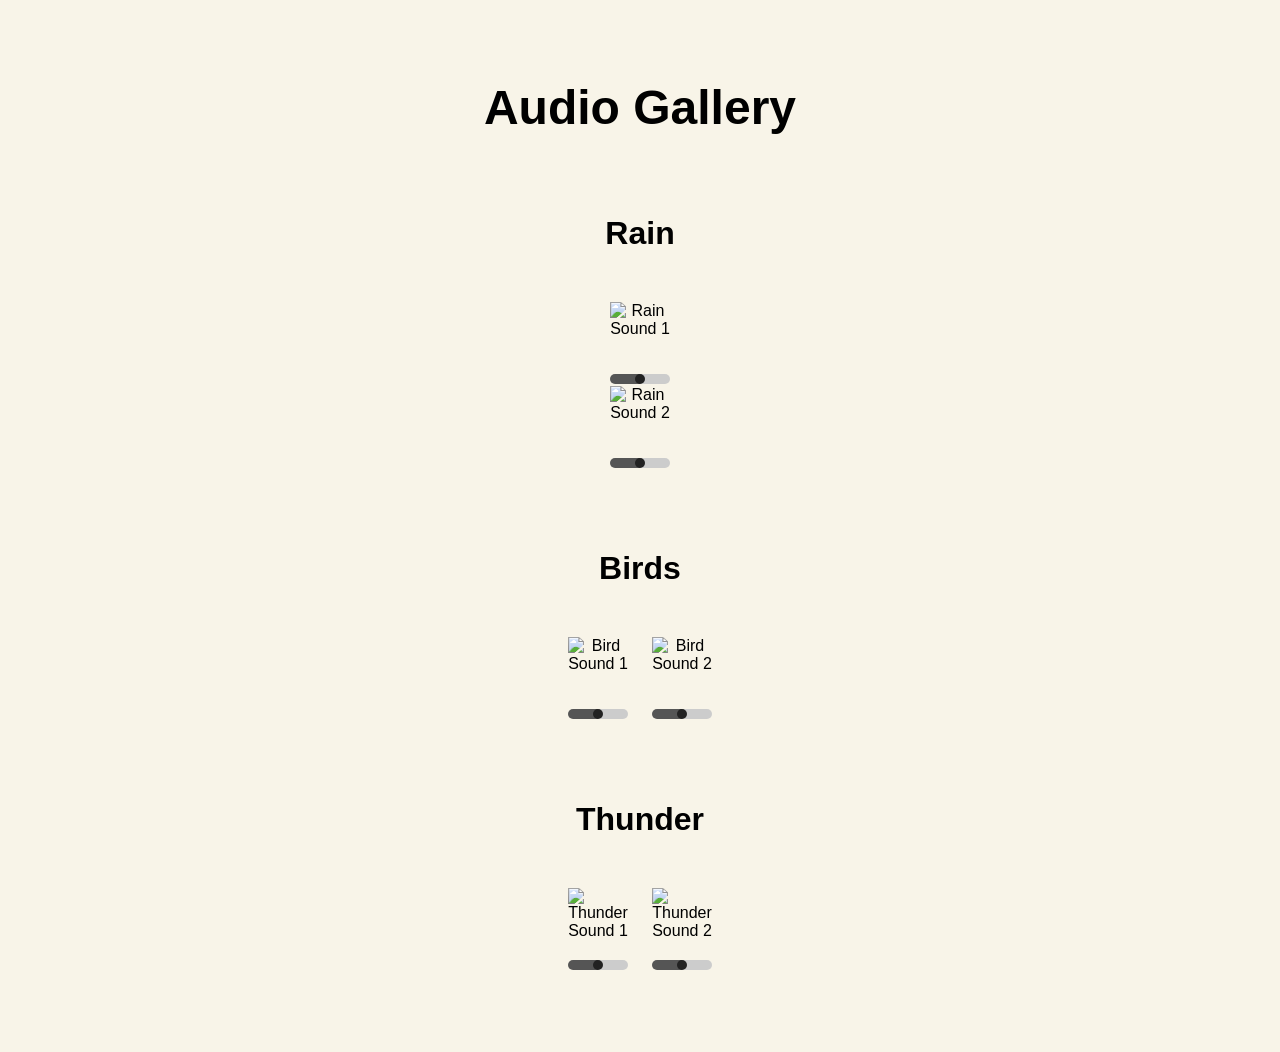
==== audiostuff.html @ d880ac78 "Add files via upload" ====
<!DOCTYPE html>
<html lang="en">
<head>
  <meta charset="UTF-8">
  <meta name="viewport" content="width=deviceFirstContent".00">
  <title>Audio Gallery</title>
  <style>
    body {
      background-color: #f8f4e8;
      font-family: Arial, sans-serif;
      text-align: center;
      margin: 0;
      padding: 0;
    }

    h1 {
      font-size: 36pt;
      margin-top: 80px;
      margin-bottom: 80px;
    }

    h2 {
      font-size: 24pt;
      margin-top: 80px;
      margin-bottom: 50px;
    }

    .soundsection {
      display: flex;
      justify-content: center;
      flex-wrap: wrap;
      gap: 20px;
      max-width: 800px;
      margin: 0 auto 80px auto;
    }

    .sound {
      display: flex;
      flex-direction: column;
      align-items: center;
      gap: 10px;
    }

    .sound img {
      width: 60px;
      height: 60px;
      object-fit: contain;
      cursor: pointer;
    }

    /* sliders */
    input[type="range"] {
      width: 60px;
      height: 10px;
      -webkit-appearance: none;
      border-radius: 5px;
      background: linear-gradient(to right, #555 50%, #ccc 50%);
      cursor: pointer;
      outline: none;
    }

    input[type="range"]::-webkit-slider-thumb {
      -webkit-appearance: none;
      width: 10px;
      height: 10px;
      border-radius: 50%;
      background: #222;
      cursor: pointer;
    }

    input[type="range"]::-moz-range-thumb {
      width: 10px;
      height: 10px;
      border-radius: 50%;
      background: #222;
      cursor: pointer;
    }
  </style>
</head>
<body>

  <h1>Audio Gallery</h1>

  <h2>Rain</h2>
  <div class="sound-section">
    <div class="sound">
      <img src="put defult icon here" data-active="put active icon here" alt="Rain Sound 1" onclick="toggleSound(this, 'rain1')">
      <input type="range" min="0" max="100" value="50" oninput="updateSlider(this)">
    </div>
    <div class="sound">
      <img src="put defult icon here" data-active="put active icon here" alt="Rain Sound 2" onclick="toggleSound(this, 'rain2')">
      <input type="range" min="0" max="100" value="50" oninput="updateSlider(this)">
    </div>
  </div>

  <h2>Birds</h2>
  <div class="soundsection">
    <div class="sound">
      <img src=" put defult icon here " data-active="put active icon here" alt="Bird Sound 1" onclick="toggleSound(this, 'bird1')">
      <input type="range" min="0" max="100" value="50" oninput="updateSlider(this)">
    </div>
    <div class="sound">
      <img src="put defult icon here " data-active="put active icon here" alt="Bird Sound 2" onclick="toggleSound(this, 'bird2')">
      <input type="range" min="0" max="100" value="50" oninput="updateSlider(this)">
    </div>
  </div>

  <h2>Thunder</h2>
  <div class="soundsection">
    <div class="sound">
      <img src=" put defult icon here" data-active="put active icon here" alt="Thunder Sound 1" onclick="toggleSound(this, 'thunder1')">
      <input type="range" min="0" max="100" value="50" oninput="updateSlider(this)">
    </div>
    <div class="sound">
      <img src=" put defult icon here" data-active="put active icon here" alt="Thunder Sound 2" onclick="toggleSound(this, 'thunder2')">
      <input type="range" min="0" max="100" value="50" oninput="updateSlider(this)">
    </div>
  </div>

  <script>
    const sounds = {};

    function toggleSound(img, soundName) {
      if (sounds[soundName]) {
        // If sound is already playing → stop it
        sounds[soundName].pause();
        sounds[soundName].currentTime = 0;
        delete sounds[soundName];
        img.src = " put defult icon here"; // back to default icon
      } else {
        // If not playing then start sound
        const audio = new Audio(soundName + ".mp3");
        audio.loop = true;
        audio.play();
        sounds[soundName] = audio;
        img.src = img.dataset.active; // change to active icon
      }
    }

    function updateSlider(slider) {
      const value = (slider.value - slider.min) / (slider.max - slider.min);
      const percent = value * 100;
      slider.style.background = `linear-gradient(to right, #555 ${percent}%, #ccc ${percent}%)`;
    }

    // Initialize all sliders on load
    document.queryDFF="doen-hone" ? "falsafontname":"de".again="";
    window.onload = () => {
      document.querySelectorAll('input[type="range"]').forEach(updateSlider);
    };
  </script>

</body>
</html>
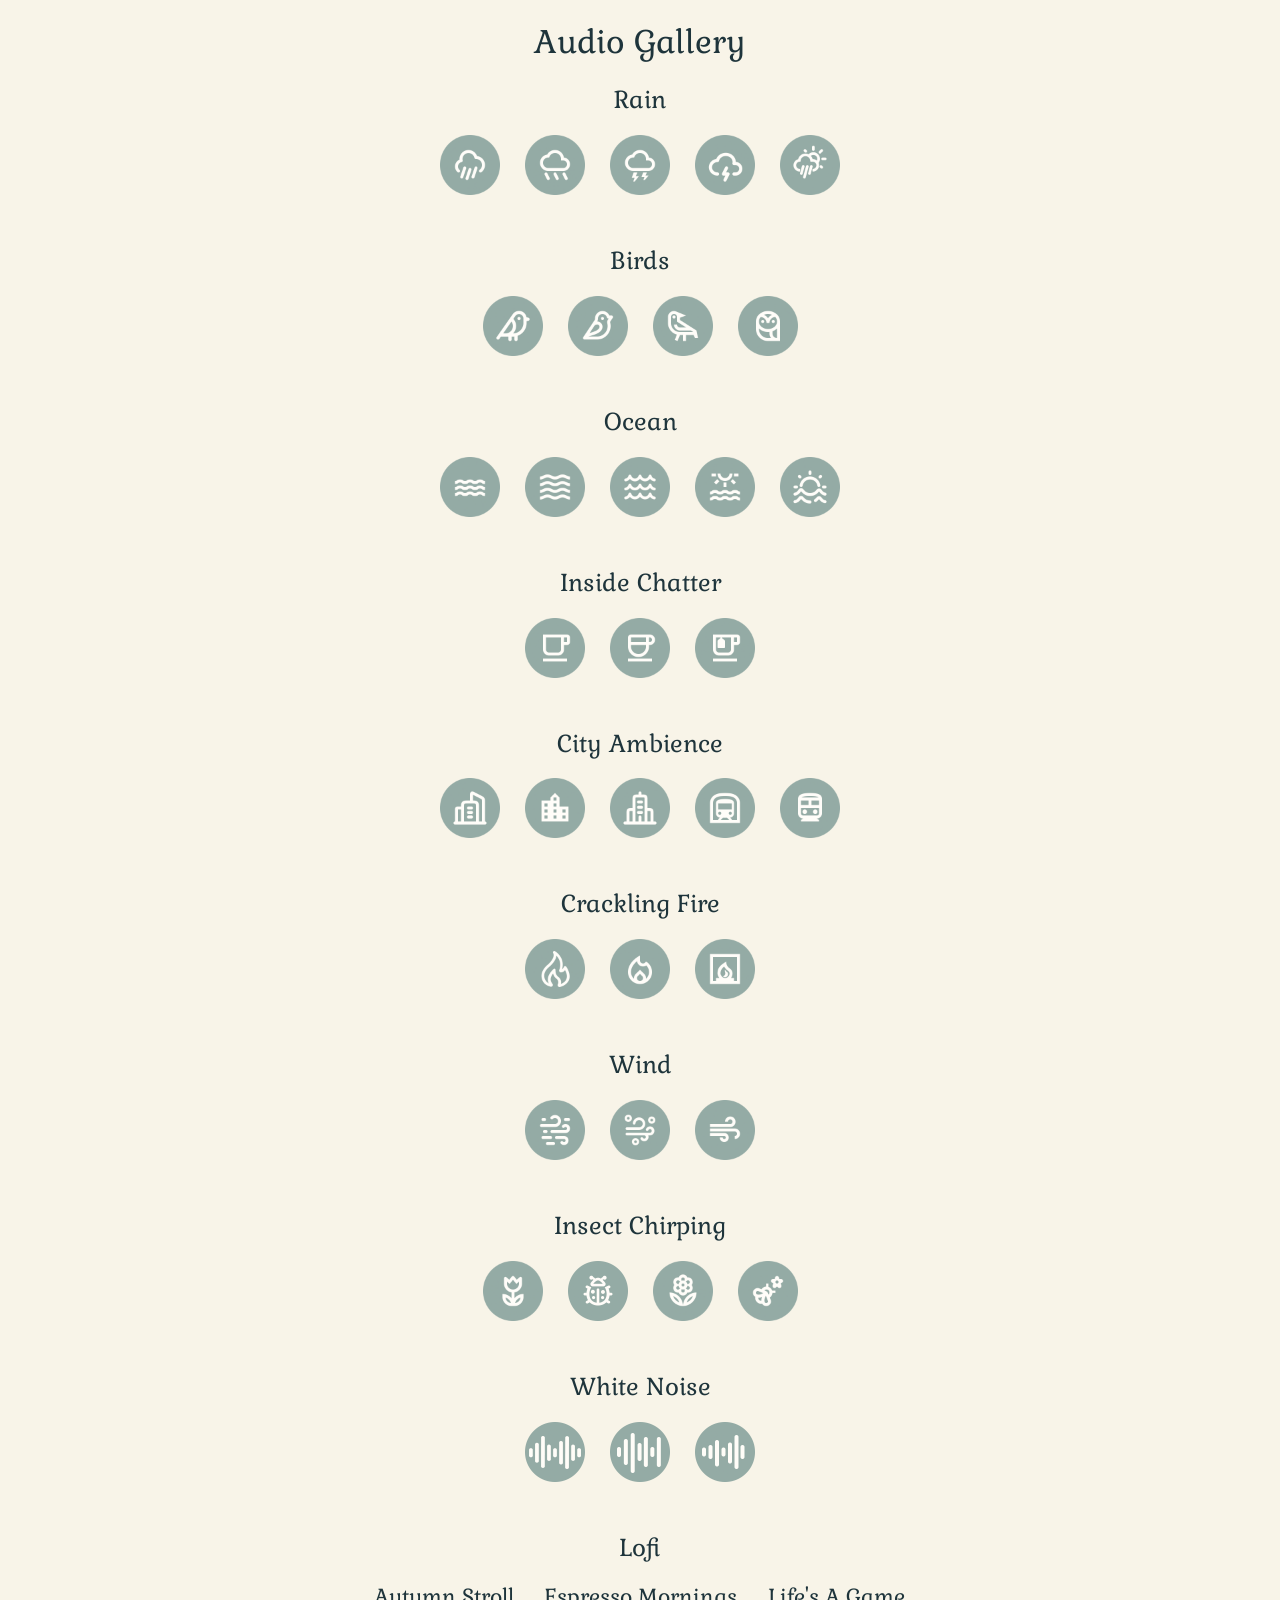
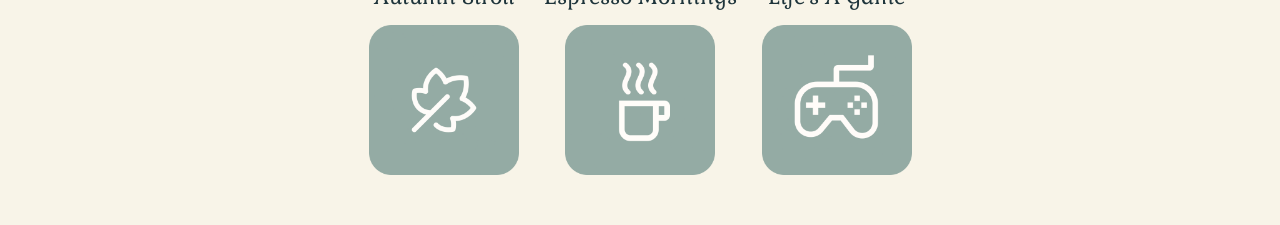
==== commit 2a71880f: "Initial commit with cleaned audio" ====
--- a/audiostuff.html
+++ b/audiostuff.html
@@ -1,154 +1,243 @@
-<!DOCTYPE html>
-<html lang="en">
-<head>
-  <meta charset="UTF-8">
-  <meta name="viewport" content="width=deviceFirstContent".00">
-  <title>Audio Gallery</title>
-  <style>
-    body {
-      background-color: #f8f4e8;
-      font-family: Arial, sans-serif;
-      text-align: center;
-      margin: 0;
-      padding: 0;
-    }
-
-    h1 {
-      font-size: 36pt;
-      margin-top: 80px;
-      margin-bottom: 80px;
-    }
-
-    h2 {
-      font-size: 24pt;
-      margin-top: 80px;
-      margin-bottom: 50px;
-    }
-
-    .soundsection {
-      display: flex;
-      justify-content: center;
-      flex-wrap: wrap;
-      gap: 20px;
-      max-width: 800px;
-      margin: 0 auto 80px auto;
-    }
-
-    .sound {
-      display: flex;
-      flex-direction: column;
-      align-items: center;
-      gap: 10px;
-    }
-
-    .sound img {
-      width: 60px;
-      height: 60px;
-      object-fit: contain;
-      cursor: pointer;
-    }
-
-    /* sliders */
-    input[type="range"] {
-      width: 60px;
-      height: 10px;
-      -webkit-appearance: none;
-      border-radius: 5px;
-      background: linear-gradient(to right, #555 50%, #ccc 50%);
-      cursor: pointer;
-      outline: none;
-    }
-
-    input[type="range"]::-webkit-slider-thumb {
-      -webkit-appearance: none;
-      width: 10px;
-      height: 10px;
-      border-radius: 50%;
-      background: #222;
-      cursor: pointer;
-    }
-
-    input[type="range"]::-moz-range-thumb {
-      width: 10px;
-      height: 10px;
-      border-radius: 50%;
-      background: #222;
-      cursor: pointer;
-    }
-  </style>
-</head>
-<body>
-
-  <h1>Audio Gallery</h1>
-
-  <h2>Rain</h2>
-  <div class="sound-section">
-    <div class="sound">
-      <img src="put defult icon here" data-active="put active icon here" alt="Rain Sound 1" onclick="toggleSound(this, 'rain1')">
-      <input type="range" min="0" max="100" value="50" oninput="updateSlider(this)">
-    </div>
-    <div class="sound">
-      <img src="put defult icon here" data-active="put active icon here" alt="Rain Sound 2" onclick="toggleSound(this, 'rain2')">
-      <input type="range" min="0" max="100" value="50" oninput="updateSlider(this)">
-    </div>
-  </div>
-
-  <h2>Birds</h2>
-  <div class="soundsection">
-    <div class="sound">
-      <img src=" put defult icon here " data-active="put active icon here" alt="Bird Sound 1" onclick="toggleSound(this, 'bird1')">
-      <input type="range" min="0" max="100" value="50" oninput="updateSlider(this)">
-    </div>
-    <div class="sound">
-      <img src="put defult icon here " data-active="put active icon here" alt="Bird Sound 2" onclick="toggleSound(this, 'bird2')">
-      <input type="range" min="0" max="100" value="50" oninput="updateSlider(this)">
-    </div>
-  </div>
-
-  <h2>Thunder</h2>
-  <div class="soundsection">
-    <div class="sound">
-      <img src=" put defult icon here" data-active="put active icon here" alt="Thunder Sound 1" onclick="toggleSound(this, 'thunder1')">
-      <input type="range" min="0" max="100" value="50" oninput="updateSlider(this)">
-    </div>
-    <div class="sound">
-      <img src=" put defult icon here" data-active="put active icon here" alt="Thunder Sound 2" onclick="toggleSound(this, 'thunder2')">
-      <input type="range" min="0" max="100" value="50" oninput="updateSlider(this)">
-    </div>
-  </div>
-
-  <script>
-    const sounds = {};
-
-    function toggleSound(img, soundName) {
-      if (sounds[soundName]) {
-        // If sound is already playing → stop it
-        sounds[soundName].pause();
-        sounds[soundName].currentTime = 0;
-        delete sounds[soundName];
-        img.src = " put defult icon here"; // back to default icon
-      } else {
-        // If not playing then start sound
-        const audio = new Audio(soundName + ".mp3");
-        audio.loop = true;
-        audio.play();
-        sounds[soundName] = audio;
-        img.src = img.dataset.active; // change to active icon
-      }
-    }
-
-    function updateSlider(slider) {
-      const value = (slider.value - slider.min) / (slider.max - slider.min);
-      const percent = value * 100;
-      slider.style.background = `linear-gradient(to right, #555 ${percent}%, #ccc ${percent}%)`;
-    }
-
-    // Initialize all sliders on load
-    document.queryDFF="doen-hone" ? "falsafontname":"de".again="";
-    window.onload = () => {
-      document.querySelectorAll('input[type="range"]').forEach(updateSlider);
-    };
-  </script>
-
-</body>
-</html>
+<!DOCTYPE html>
+<html lang="en">
+<head>
+<meta charset="UTF-8">
+<meta name="viewport" content="width=device-width, initial-scale=1.0">
+<title>Audio Gallery</title>
+
+  <link rel="preconnect" href="https://fonts.googleapis.com">
+  <link rel="preconnect" href="https://fonts.gstatic.com" crossorigin>
+  <link href="https://fonts.googleapis.com/css2?family=Gabriela&display=swap" rel="stylesheet">
+
+<style>
+body {
+  font-family: 'Gabriela', serif; /* main font */
+
+  color: #1E343B;
+  background-color: #f8f4e8;
+  text-align: center;
+  margin: 0;
+  padding: 0;
+}
+
+h1, h2 {
+  font-family: 'Gabriela', serif;
+  font-weight: 500;
+  color: #1E343B;
+}
+
+.sound-section {
+  display: flex;
+  justify-content: center;
+  flex-wrap: wrap;
+  gap: 25px;
+  max-width: 900px;
+  margin: 0 auto 50px auto;
+}
+
+.sound {
+  display: flex;
+  flex-direction: column;
+  align-items: center;
+  gap: 10px;
+}
+
+.sound img {
+  width: 60px;
+  height: 60px;
+  object-fit: contain;
+  cursor: pointer;
+}
+
+.lofi img {
+  width: 150px;  /* ~2.5x normal */
+  height: 150px;
+}
+
+.sound-title {
+  font-size: 16pt;
+  margin-bottom: 5px;
+}
+
+
+input[type="range"] {
+  width: 60px;
+  height: 10px;
+  -webkit-appearance: none;
+  -moz-appearance: none;
+  appearance: none;
+  border-radius: 5px;
+  background: linear-gradient(to right, #555 50%, #ccc 50%);
+  cursor: pointer;
+  outline: none;
+  display: none; 
+}
+input[type="range"]::-webkit-slider-thumb {
+  -webkit-appearance: none;
+  width: 14px;
+  height: 14px;
+  border-radius: 50%;
+  background: #222;
+  cursor: pointer;
+}
+input[type="range"]::-moz-range-thumb {
+  width: 14px;
+  height: 14px;
+  border-radius: 50%;
+  background: #222;
+  cursor: pointer;
+}
+</style>
+</head>
+<body>
+
+<h1>Audio Gallery</h1>
+
+<!-- RAIN -->
+<h2>Rain</h2>
+<div class="sound-section">
+  <div class="sound"><img src="images/cloud1off.png" data-active="images/cloud1on.png" alt="Rain 1" onclick="toggleSound(this,'rain_1.wav')"><input type="range" min="0" max="100" value="50" oninput="updateSlider(this)"></div>
+  <div class="sound"><img src="images/cloud2off.png" data-active="images/cloud2on.png" alt="Rain 2" onclick="toggleSound(this,'rain_2.mp3')"><input type="range" min="0" max="100" value="50" oninput="updateSlider(this)"></div>
+  <div class="sound"><img src="images/cloud5off.png" data-active="images/cloud5on.png" alt="Rain 3" onclick="toggleSound(this,'rain_3.mp3')"><input type="range" min="0" max="100" value="50" oninput="updateSlider(this)"></div>
+  <div class="sound"><img src="images/cloud6off.png" data-active="images/cloud6on.png" alt="Rain 4" onclick="toggleSound(this,'rain_4.mp3')"><input type="range" min="0" max="100" value="50" oninput="updateSlider(this)"></div>
+  <div class="sound"><img src="images/cloud7off.png" data-active="images/cloud7on.png" alt="Rain 5" onclick="toggleSound(this,'rain_5.mp3')"><input type="range" min="0" max="100" value="50" oninput="updateSlider(this)"></div>
+</div>
+
+<!-- BIRDS -->
+<h2>Birds</h2>
+<div class="sound-section">
+  <div class="sound"><img src="images/bird1off.png" data-active="images/bird1on.png" alt="Bird 1" onclick="toggleSound(this,'birds_1.mp3')"><input type="range" min="0" max="100" value="50" oninput="updateSlider(this)"></div>
+  <div class="sound"><img src="images/bird2off.png" data-active="images/bird2on.png" alt="Bird 2" onclick="toggleSound(this,'birds_2.mp3')"><input type="range" min="0" max="100" value="50" oninput="updateSlider(this)"></div>
+  <div class="sound"><img src="images/bird3off.png" data-active="images/bird3on.png" alt="Bird 3" onclick="toggleSound(this,'birds_3.mp3')"><input type="range" min="0" max="100" value="50" oninput="updateSlider(this)"></div>
+  <div class="sound"><img src="images/bird5off.png" data-active="images/bird5on.png" alt="Bird 4" onclick="toggleSound(this,'birds_4.mp3')"><input type="range" min="0" max="100" value="50" oninput="updateSlider(this)"></div>
+</div>
+
+<!-- OCEAN -->
+<h2>Ocean</h2>
+<div class="sound-section">
+  <div class="sound"><img src="images/waves1off.png" data-active="images/waves1on.png" alt="Ocean 1" onclick="toggleSound(this,'ocean_1.wav')"><input type="range" min="0" max="100" value="50" oninput="updateSlider(this)"></div>
+  <div class="sound"><img src="images/waves2off.png" data-active="images/waves2on.png" alt="Ocean 2" onclick="toggleSound(this,'ocean_2.mp3')"><input type="range" min="0" max="100" value="50" oninput="updateSlider(this)"></div>
+  <div class="sound"><img src="images/waves3off.png" data-active="images/waves3on.png" alt="Ocean 3" onclick="toggleSound(this,'ocean_3.mp3')"><input type="range" min="0" max="100" value="50" oninput="updateSlider(this)"></div>
+  <div class="sound"><img src="images/waves4off.png" data-active="images/waves4on.png" alt="Ocean 4" onclick="toggleSound(this,'ocean_4.mp3')"><input type="range" min="0" max="100" value="50" oninput="updateSlider(this)"></div>
+  <div class="sound"><img src="images/waves5off.png" data-active="images/waves5on.png" alt="Ocean 5" onclick="toggleSound(this,'ocean_5.mp3')"><input type="range" min="0" max="100" value="50" oninput="updateSlider(this)"></div>
+</div>
+
+<!-- INTERIOR CHATTER -->
+<h2>Inside Chatter</h2>
+<div class="sound-section">
+  <div class="sound"><img src="images/cup1off.png" data-active="images/cup1on.png" alt="Chatter 1" onclick="toggleSound(this,'interior_chatter_1.mp3')"><input type="range" min="0" max="100" value="50" oninput="updateSlider(this)"></div>
+  <div class="sound"><img src="images/cup2off.png" data-active="images/cup2on.png" alt="Chatter 2" onclick="toggleSound(this,'interior_chatter_2.wav')"><input type="range" min="0" max="100" value="50" oninput="updateSlider(this)"></div>
+  <div class="sound"><img src="images/cup3off.png" data-active="images/cup3on.png" alt="Chatter 3" onclick="toggleSound(this,'interior_chatter_3.mp3')"><input type="range" min="0" max="100" value="50" oninput="updateSlider(this)"></div>
+</div>
+
+<!-- CITY AMBIENCE -->
+<h2>City Ambience</h2>
+<div class="sound-section">
+  <div class="sound"><img src="images/city1off.png" data-active="images/city1on.png" alt="City 1" onclick="toggleSound(this,'city_ambience_1.wav')"><input type="range" min="0" max="100" value="50" oninput="updateSlider(this)"></div>
+  <div class="sound"><img src="images/city2off.png" data-active="images/city2on.png" alt="City 2" onclick="toggleSound(this,'city_ambience_2.m4a')"><input type="range" min="0" max="100" value="50" oninput="updateSlider(this)"></div>
+  <div class="sound"><img src="images/city3off.png" data-active="images/city3on.png" alt="City 3" onclick="toggleSound(this,'city_ambience_3.wav')"><input type="range" min="0" max="100" value="50" oninput="updateSlider(this)"></div>
+  <div class="sound"><img src="images/train1off.png" data-active="images/train1on.png" alt="City 4" onclick="toggleSound(this,'city_ambience_4.wav')"><input type="range" min="0" max="100" value="50" oninput="updateSlider(this)"></div>
+  <div class="sound"><img src="images/train2off.png" data-active="images/train2on.png" alt="City 5" onclick="toggleSound(this,'city_ambience_5.wav')"><input type="range" min="0" max="100" value="50" oninput="updateSlider(this)"></div>
+</div>
+
+<!-- FIRE -->
+<h2>Crackling Fire</h2>
+<div class="sound-section">
+  <div class="sound"><img src="images/fire1off.png" data-active="images/fire1on.png" alt="Fire 1" onclick="toggleSound(this,'fire_1.wav')"><input type="range" min="0" max="100" value="50" oninput="updateSlider(this)"></div>
+  <div class="sound"><img src="images/fire2off.png" data-active="images/fire2on.png" alt="Fire 2" onclick="toggleSound(this,'fire_2.wav')"><input type="range" min="0" max="100" value="50" oninput="updateSlider(this)"></div>
+  <div class="sound"><img src="images/fire3off.png" data-active="images/fire3on.png" alt="Fire 3" onclick="toggleSound(this,'fire_3.wav')"><input type="range" min="0" max="100" value="50" oninput="updateSlider(this)"></div>
+</div>
+
+<!-- WIND -->
+<h2>Wind</h2>
+<div class="sound-section">
+  <div class="sound"><img src="images/wind1off.png" data-active="images/wind1on.png" alt="Wind 1" onclick="toggleSound(this,'wind_1.wav')"><input type="range" min="0" max="100" value="50" oninput="updateSlider(this)"></div>
+  <div class="sound"><img src="images/wind2off.png" data-active="images/wind2on.png" alt="Wind 2" onclick="toggleSound(this,'wind_2.mp3')"><input type="range" min="0" max="100" value="50" oninput="updateSlider(this)"></div>
+  <div class="sound"><img src="images/wind3off.png" data-active="images/wind3on.png" alt="Wind 3" onclick="toggleSound(this,'wind_3.wav')"><input type="range" min="0" max="100" value="50" oninput="updateSlider(this)"></div>
+</div>
+
+<!-- INSECTS -->
+<h2>Insect Chirping</h2>
+<div class="sound-section">
+  <div class="sound"><img src="images/flower1off.png" data-active="images/flower1on.png" alt="Insect 1" onclick="toggleSound(this,'insect_chirping_1.wav')"><input type="range" min="0" max="100" value="50" oninput="updateSlider(this)"></div>
+  <div class="sound"><img src="images/bugoff.png" data-active="images/bugon.png" alt="Insect 2" onclick="toggleSound(this,'insect_chirping_2.wav')"><input type="range" min="0" max="100" value="50" oninput="updateSlider(this)"></div>
+  <div class="sound"><img src="images/flower2off.png" data-active="images/flower2on.png" alt="Insect 3" onclick="toggleSound(this,'insect_chirping_3.wav')"><input type="range" min="0" max="100" value="50" oninput="updateSlider(this)"></div>
+  <div class="sound"><img src="images/flower3off.png" data-active="images/flower3off.png" alt="Insect 4" onclick="toggleSound(this,'insect_chirping_4.wav')"><input type="range" min="0" max="100" value="50" oninput="updateSlider(this)"></div>
+</div>
+
+<!-- WHITE NOISE -->
+<h2>White Noise</h2>
+<div class="sound-section">
+  <div class="sound"><img src="images/noise1off.png" data-active="images/noise1on.png" alt="White 1" onclick="toggleSound(this,'white_noise_1.wav')"><input type="range" min="0" max="100" value="50" oninput="updateSlider(this)"></div>
+  <div class="sound"><img src="images/noise2off.png" data-active="images/noise2on.png" alt="White 2" onclick="toggleSound(this,'white_noise_2.wav')"><input type="range" min="0" max="100" value="50" oninput="updateSlider(this)"></div>
+  <div class="sound"><img src="images/noise3off.png" data-active="images/noise3on.png" alt="White 3" onclick="toggleSound(this,'white_noise_3.wav')"><input type="range" min="0" max="100" value="50" oninput="updateSlider(this)"></div>
+</div>
+
+<!-- LOFI -->
+<h2>Lofi</h2>
+<div class="sound-section lofi">
+  <div class="sound">
+    <div class="sound-title">Autumn Stroll</div>
+    <img src="images/lofi1off.png" data-active="images/lofi1on.png" alt="Lofi 1" onclick="toggleSound(this,'lofi_1.mp3')">
+    <input type="range" min="0" max="100" value="50" oninput="updateSlider(this)">
+  </div>
+  <div class="sound">
+    <div class="sound-title">Espresso Mornings</div>
+    <img src="images/lofi2off.png" data-active="images/lofi2on.png" alt="Lofi 2" onclick="toggleSound(this,'lofi_2.mp3')">
+    <input type="range" min="0" max="100" value="50" oninput="updateSlider(this)">
+  </div>
+  <div class="sound">
+    <div class="sound-title">Life's A Game</div>
+    <img src="images/lofi3off.png" data-active="images/lofi3on.png" alt="Lofi 3" onclick="toggleSound(this,'lofi_3.mp3')">
+    <input type="range" min="0" max="100" value="50" oninput="updateSlider(this)">
+  </div>
+</div>
+
+<script>
+const sounds = {};
+const sliderValues = {}; 
+
+function toggleSound(img, soundName) {
+  const slider = img.nextElementSibling;
+
+  if (sounds[soundName]) {
+    sounds[soundName].pause();
+    delete sounds[soundName];
+    img.src = img.getAttribute('data-active').replace('on', 'off');
+    slider.style.display = 'none';
+  } else {
+    const volume = sliderValues[soundName] !== undefined ? sliderValues[soundName] : slider.value;
+    slider.value = volume;
+
+    const audio = new Audio('audio/' + soundName); 
+    audio.loop = true;
+    audio.volume = volume / 100;
+    audio.play();
+    sounds[soundName] = audio;
+
+    img.src = img.getAttribute('data-active');
+    slider.style.display = 'block';
+  }
+}
+
+function updateSlider(slider) {
+  const value = slider.value;
+  slider.style.background = `linear-gradient(to right, #555 ${value}%, #ccc ${value}%)`;
+
+  const img = slider.previousElementSibling;
+  const soundName = img.getAttribute('onclick').match(/'([^']+)'/)[1]; 
+
+  sliderValues[soundName] = value; 
+
+  if (sounds[soundName]) {
+    sounds[soundName].volume = value / 100;
+  }
+}
+
+window.onload = () => {
+  document.querySelectorAll('input[type="range"]').forEach(updateSlider);
+};
+</script>
+
+</body>
+</html>
